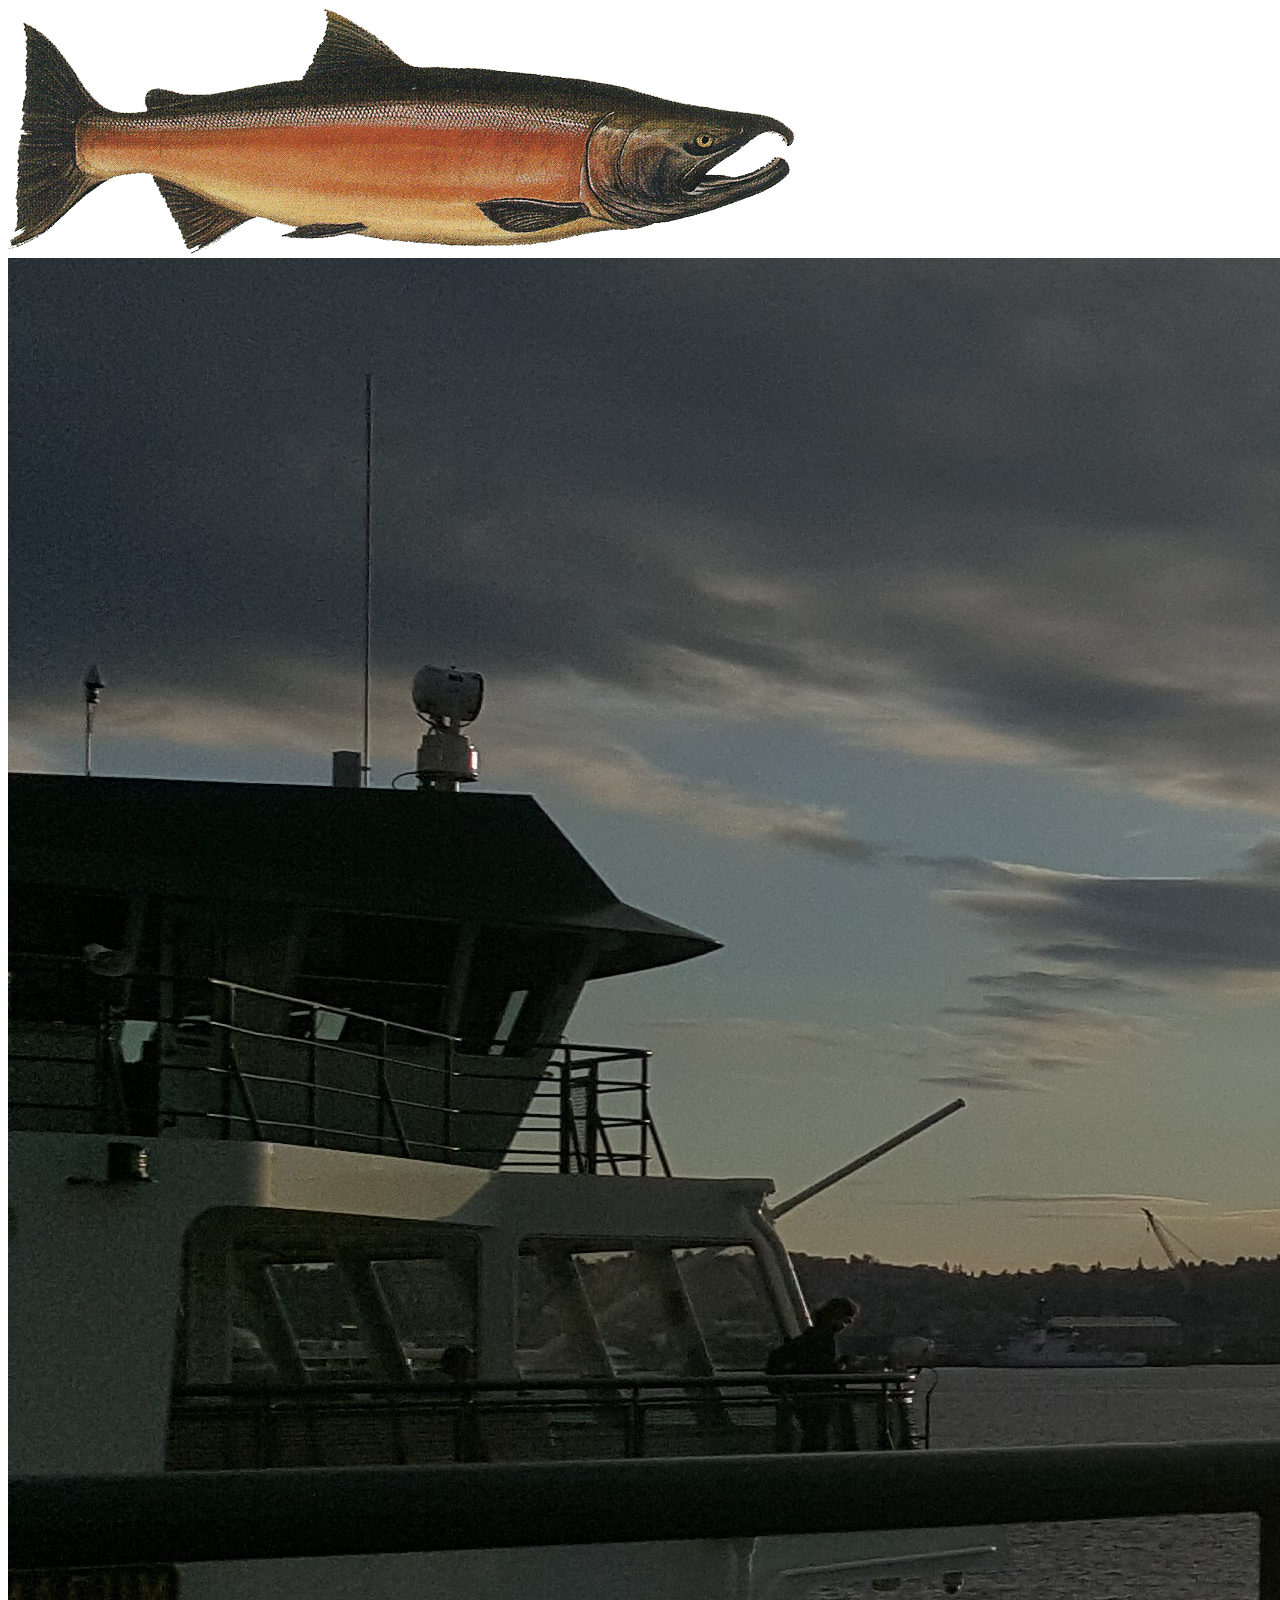
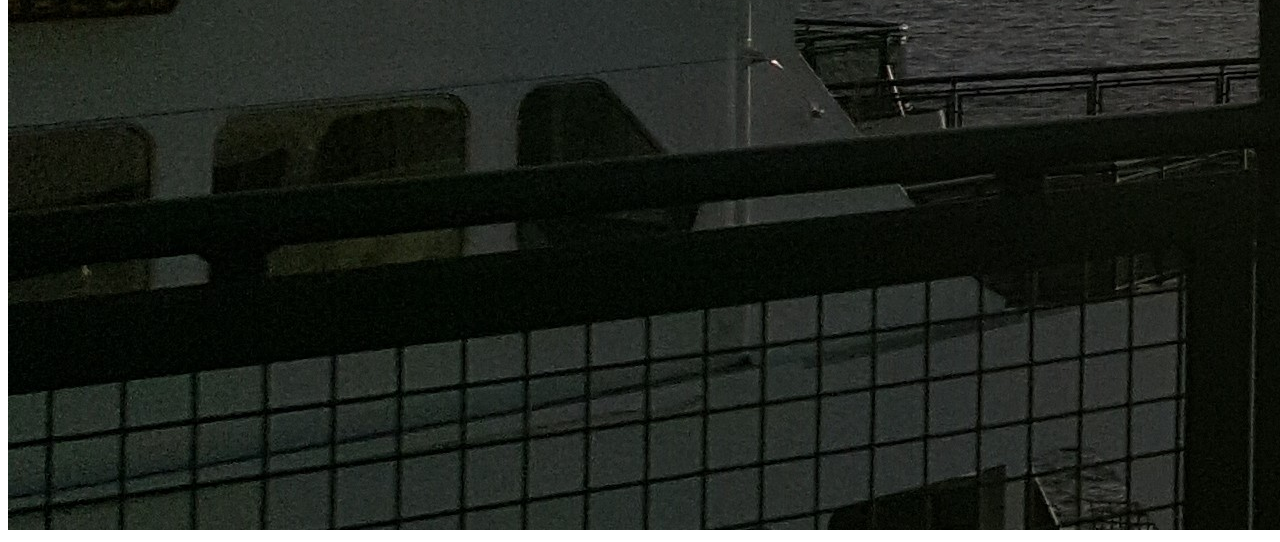
==== index.html @ f1be3ae2 "I don't know what I'm doing" ====
<!DOCTYPE html>

<html>
  <head>
    <title>This guy and his weird cookies</title>
    <link rel="stylesheet" href="style.css">
  </head>

  <body>
    <header>
    </header>

    <main>
      <img src="salmon.png" alt="It's salmon. Just a salmon." 400px>
      <img src="back.jpg" alt="A photo taken from the deck of the ferry boat of Elliot Bay" 900px>
    </main>

    <footer>
    </footer>
    <script src="app.js"></script>
  </body>
</html>
---- style.css ----
.salmon {

}

.background {
    display: block;
    width: 900px;
    text-align: center;
}
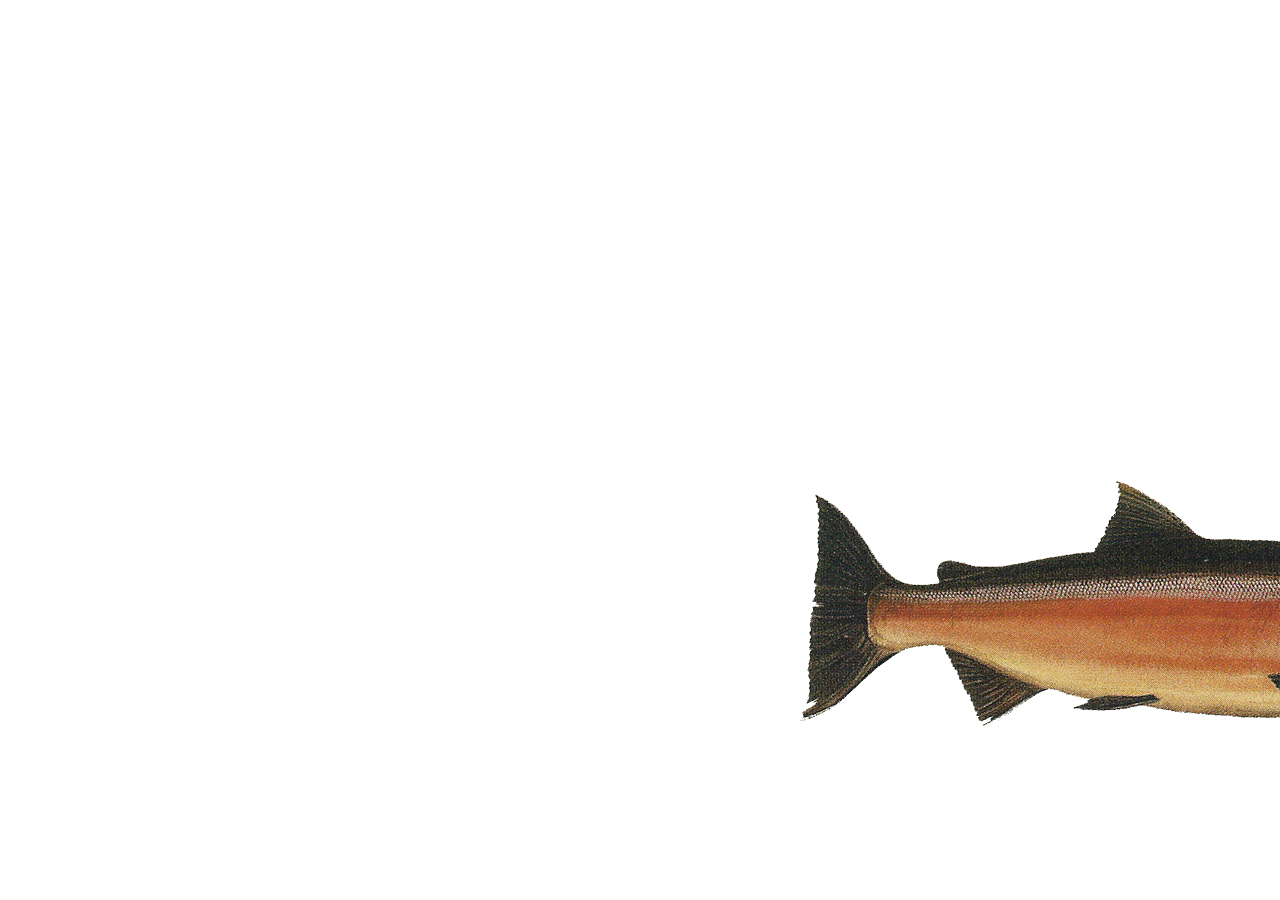
==== commit a2f3d33a: "some html, some css, some js" ====
--- a/index.html
+++ b/index.html
@@ -3,6 +3,7 @@
 <html>
   <head>
     <title>This guy and his weird cookies</title>
+    <link rel="stylesheet" href="reset.css">
     <link rel="stylesheet" href="style.css">
   </head>
 
@@ -11,8 +12,8 @@
     </header>
 
     <main>
-      <img src="salmon.png" alt="It's salmon. Just a salmon." 400px>
-      <img src="back.jpg" alt="A photo taken from the deck of the ferry boat of Elliot Bay" 900px>
+      <!--<img class="background" src="back.jpg" alt="A photo taken from the deck of the ferry boat of Elliot Bay">-->
+      <img class="salmon" src="salmon.png" alt="It's salmon. Just a salmon.">
     </main>
 
     <footer>
--- a/style.css
+++ b/style.css
@@ -1,9 +1,18 @@
-.salmon {
-
+header {
+  height: 200px;
 }
 
+.salmon {
+  position: absolute;
+  margin-top: 280px;
+  margin-left: 800px;
+}
+
+/*
 .background {
-    display: block;
-    width: 900px;
-    text-align: center;
+  display: block;
+  margin: 30px auto;
+  margin-bottom: 20px;
+  width: 1500px;
 }
+*/
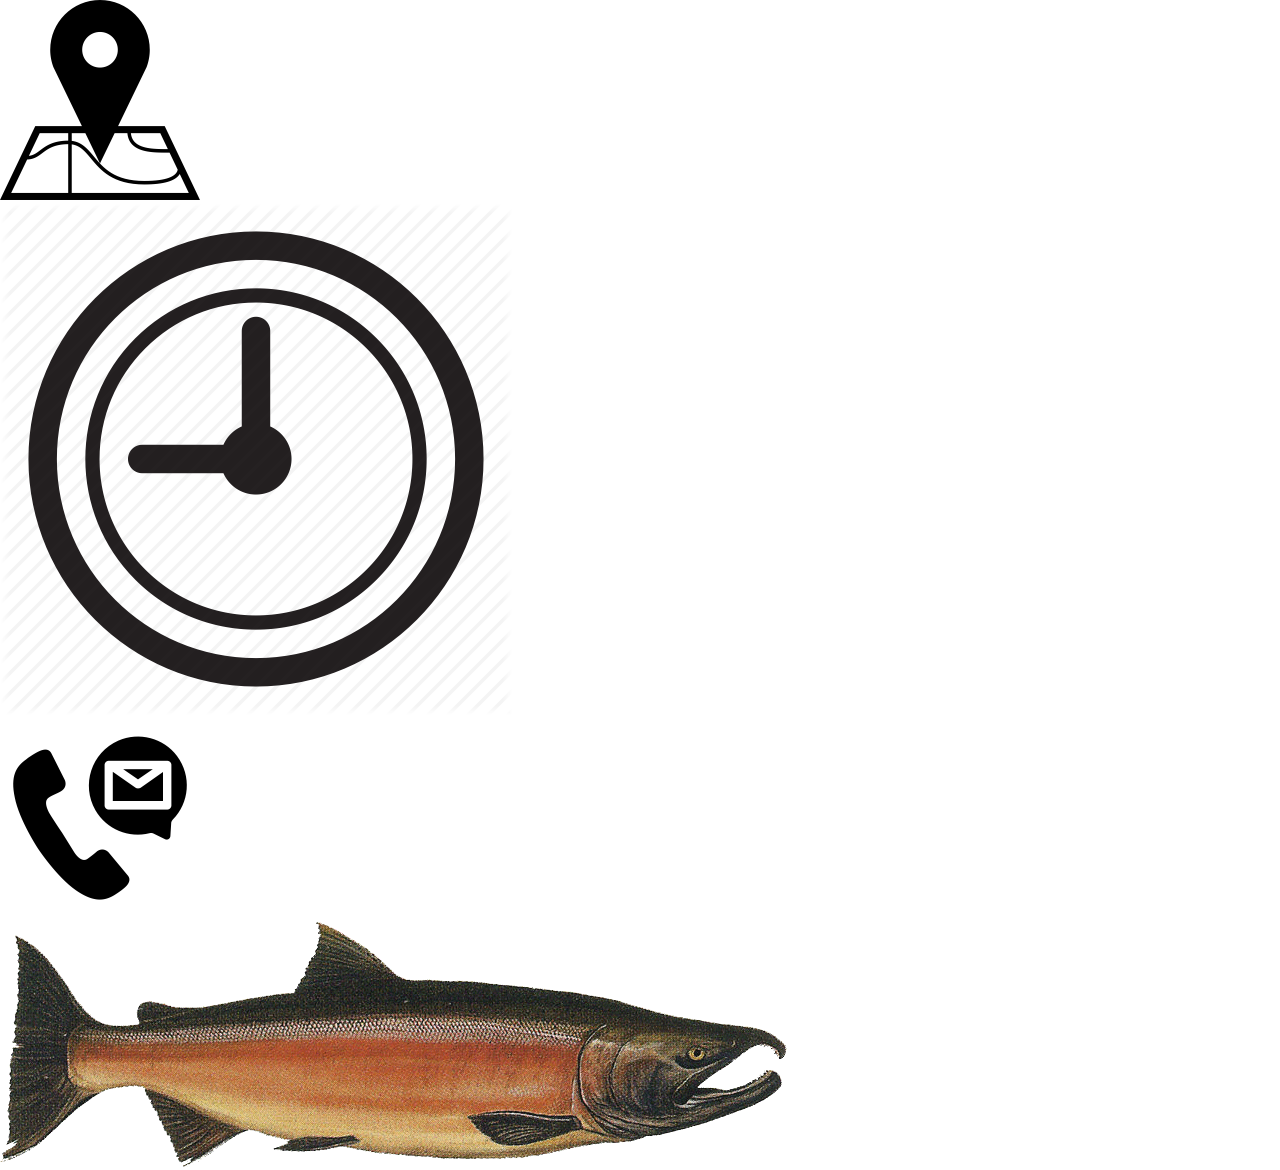
==== commit 5b3553fb: "work in progress" ====
--- a/index.html
+++ b/index.html
@@ -1,23 +1,38 @@
 <!DOCTYPE html>
 
 <html>
+
   <head>
-    <title>This guy and his weird cookies</title>
-    <link rel="stylesheet" href="reset.css">
-    <link rel="stylesheet" href="style.css">
+    <title>Pat's Salmon Cookies</title>
+    <link rel="stylesheet" href="Styles/reset.css">
+    <link rel="stylesheet" href="Styles/frontpage.css">
   </head>
 
   <body>
     <header>
+      <nav>
+        <ul class="icons">
+          <li>
+            <a href="default.asp">
+              <img src="Images/loc-icon.png" alt="Link to RSS">
+            </a>
+          </li>
+          <li>
+            <a href="default.asp">
+              <img src="Images/open-icon.png" alt="Link to Business Hours">
+            </a>
+          </li>
+          <li>
+            <a href="default.asp">
+              <img src="Images/con-icon.png" alt="Link to Contacts">
+            </a>
+          </li>
+        </ul>
+      </nav>
+      <img class="front_my_image" src="Images/salmon.png" alt="Pat Salmon Logo">
     </header>
+    <!-- Content Goes Here -->
 
-    <main>
-      <!--<img class="background" src="back.jpg" alt="A photo taken from the deck of the ferry boat of Elliot Bay">-->
-      <img class="salmon" src="salmon.png" alt="It's salmon. Just a salmon.">
-    </main>
+</body>
 
-    <footer>
-    </footer>
-    <script src="app.js"></script>
-  </body>
 </html>
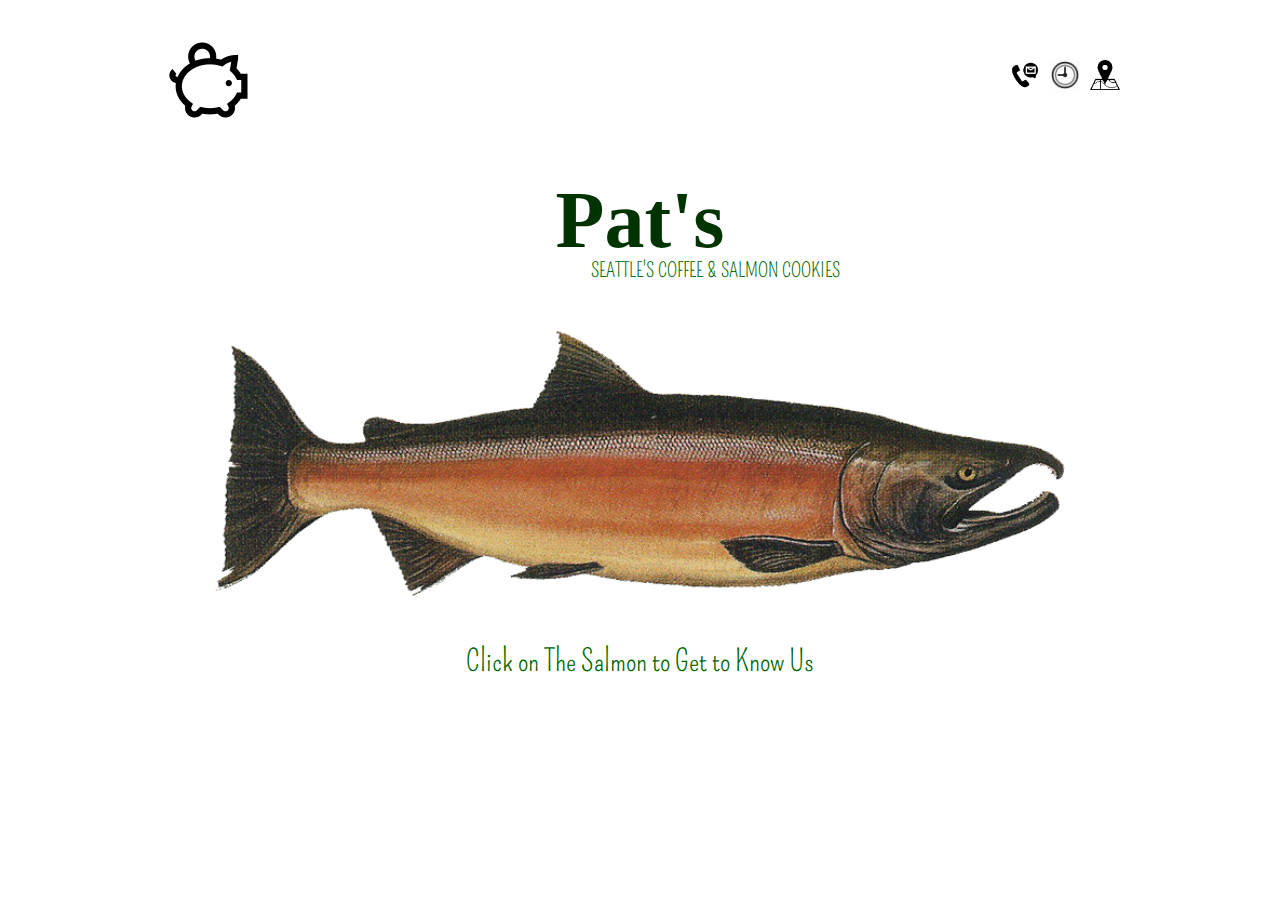
==== commit 2e1e7f40: "Finished Front, Business Hours" ====
--- a/index.html
+++ b/index.html
@@ -6,33 +6,46 @@
     <title>Pat's Salmon Cookies</title>
     <link rel="stylesheet" href="Styles/reset.css">
     <link rel="stylesheet" href="Styles/frontpage.css">
+    <link href="https://fonts.googleapis.com/css?family=Homemade+Apple|Marvel|Pompiere" rel="stylesheet">
   </head>
 
   <body>
     <header>
+      <section class="sales">
+        <a href="sales.html">
+          <img src="Images/sales.png" alt="Link to Locations">
+        </a>
+      </section>
       <nav>
         <ul class="icons">
           <li>
-            <a href="default.asp">
-              <img src="Images/loc-icon.png" alt="Link to RSS">
+            <a href="locations.html">
+              <img src="Images/loc-icon.png" alt="Link to Locations">
             </a>
           </li>
           <li>
-            <a href="default.asp">
+            <a href="business_hours.html">
               <img src="Images/open-icon.png" alt="Link to Business Hours">
             </a>
           </li>
           <li>
-            <a href="default.asp">
+            <a href="contact.html">
               <img src="Images/con-icon.png" alt="Link to Contacts">
             </a>
           </li>
         </ul>
       </nav>
-      <img class="front_my_image" src="Images/salmon.png" alt="Pat Salmon Logo">
     </header>
-    <!-- Content Goes Here -->
-
-</body>
+    <main>
+      <h1>Pat's</h1>
+      <h2>SEATTLE'S COFFEE &amp; SALMON COOKIES</h2>
+      <a href="main.html">
+        <img class="front_my_image" src="Images/salmon.png" alt="Pat Salmon Logo">
+      </a>
+      <h3>Click on The Salmon to Get to Know Us</h3>
+    </main>
+    <footer>
+    </footer>
+  </body>
 
 </html>
--- a/Styles/frontpage.css
+++ b/Styles/frontpage.css
@@ -0,0 +1,84 @@
+/* Front Page */
+
+body {
+  width: 100%;
+  background: #FFF;
+}
+
+header {
+  width: 960px;
+  margin: 30px auto;
+  height: 120px;
+}
+
+/* Sales Link */
+section a img {
+  float:left;
+  transition: 350ms;
+  width: 100px;
+}
+
+section a img:hover {
+  float:left;
+  width: 150px;
+}
+
+/* nav links */
+.icons li a img {
+  margin-top: 30px;
+  transition: 350ms;
+  float: right;
+  display: inline-block;
+  width: 30px;
+  margin-left: 10px;
+}
+
+.icons li a img:hover {
+  width: 40px;
+}
+
+/* Main Page */
+main {
+  width: 960px;
+  margin: 30px auto;
+}
+
+h1 {
+  text-align: center;
+  font-family: homemade apple;
+  font-weight: bold;
+  font-size: 80px;
+  color: #003300;
+}
+
+h2 {
+  text-align:center;
+  font-family: pompiere;
+  font-size: 20px;
+  margin-left: 150px;
+  margin-bottom: 50px;
+  color: #006600;
+}
+
+.front_my_image {
+  display: block;
+  width: 850px;
+  margin: auto;
+  transition: 350ms;
+}
+
+.front_my_image:hover {
+  width: 900px;
+}
+
+h3 {
+  position:;
+  padding:20px;
+  margin-top: 30px;
+  text-align: center;
+  font-family: pompiere;
+  margin-left: 80px;
+  margin-right: 80px;
+  font-size: 30px;
+  color: #006600;
+}
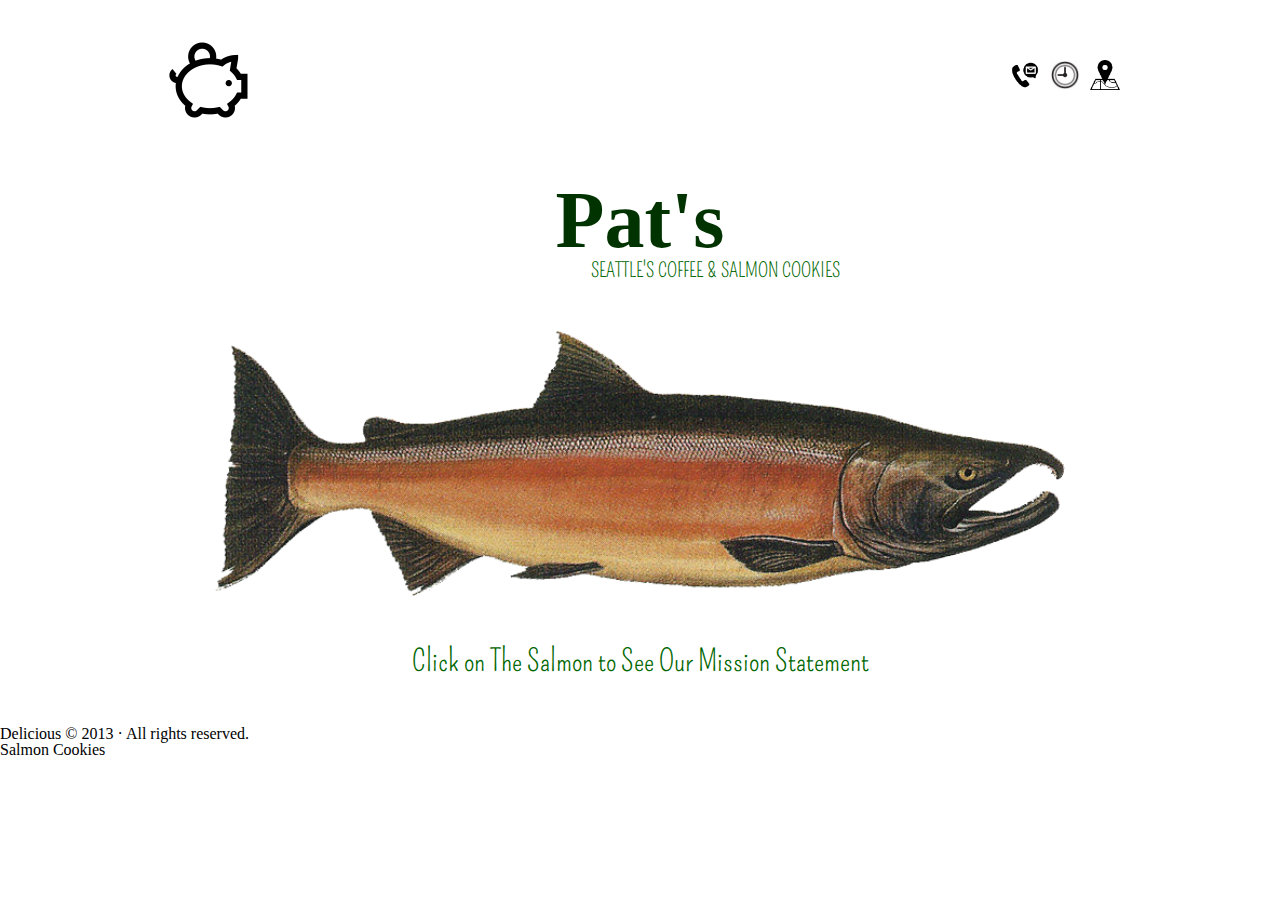
==== commit 62b3adbc: "Finished" ====
--- a/index.html
+++ b/index.html
@@ -42,9 +42,13 @@
       <a href="main.html">
         <img class="front_my_image" src="Images/salmon.png" alt="Pat Salmon Logo">
       </a>
-      <h3>Click on The Salmon to Get to Know Us</h3>
+      <h3>Click on The Salmon to See Our Mission Statement</h3>
     </main>
     <footer>
+      <div class="the_foot">
+        <p class="bottom_text">Delicious &copy; 2013 &middot; All rights reserved.</p>
+        <p class="bottom_text">Salmon Cookies</p>
+      </div>
     </footer>
   </body>
 
